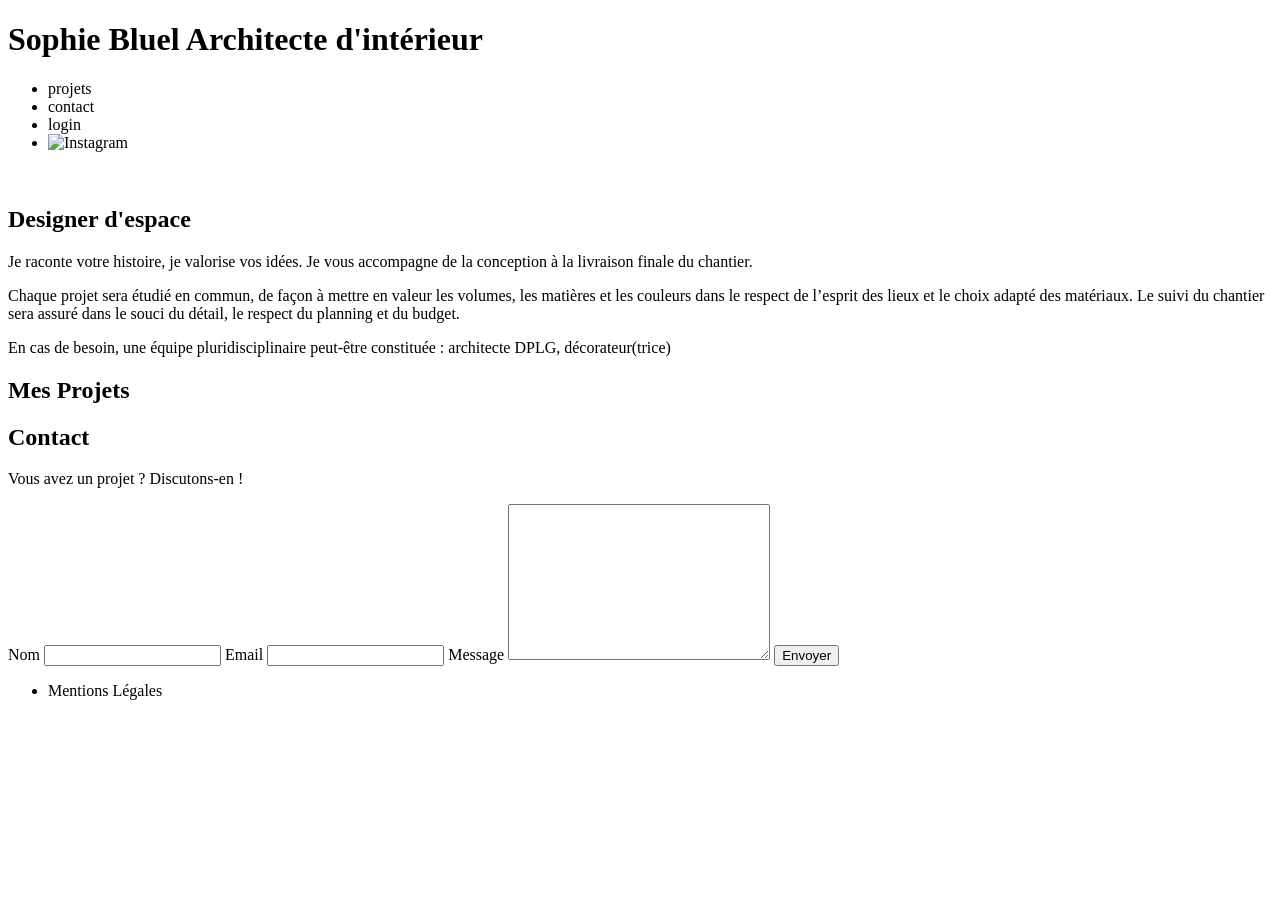
==== FrontEnd/index.html @ a7c42e77 "2-Replaced hard-coded HTML gallery with dynamic one in works.js" ====
<!DOCTYPE html>
<html lang="fr">
<head>
	<meta charset="UTF-8">
	<title>Sophie Bluel - Architecte d'intérieur</title>
	<meta name="viewport" content="width=device-width, initial-scale=1.0">
	<link rel="preconnect" href="https://fonts.googleapis.com">
	<link rel="preconnect" href="https://fonts.gstatic.com" crossorigin>
	<link href="https://fonts.googleapis.com/css2?family=Syne:wght@700;800&family=Work+Sans&display=swap" rel="stylesheet">
	<meta name="description" content="">
	<link rel="stylesheet" href="./assets/style.css">
	<script type="module" src="../Backend/works.js"></script>
</head>
<body>
<header>
	<h1>Sophie Bluel <span>Architecte d'intérieur</span></h1>
	<nav>
		<ul>
			<li>projets</li>
			<li>contact</li>
			<li>login</li>
			<li><img src="./assets/icons/instagram.png" alt="Instagram"></li>
		</ul>
	</nav>
</header>
<main>
	<section id="introduction">
		<figure>
			<img src="./assets/images/sophie-bluel.png" alt="">
		</figure>
		<article>
			<h2>Designer d'espace</h2>
			<p>Je raconte votre histoire, je valorise vos idées. Je vous accompagne de la conception à la livraison finale du chantier.</p>
			<p>Chaque projet sera étudié en commun, de façon à mettre en valeur les volumes, les matières et les couleurs dans le respect de l’esprit des lieux et le choix adapté des matériaux. Le suivi du chantier sera assuré dans le souci du détail, le respect du planning et du budget.</p>
			<p>En cas de besoin, une équipe pluridisciplinaire peut-être constituée : architecte DPLG, décorateur(trice)</p>
		</article>
	</section>
	<section id="portfolio">
		<h2>Mes Projets</h2>
		<div class="gallery">
		</div>
	</section>
	<section id="contact">
		<h2>Contact</h2>
		<p>Vous avez un projet ? Discutons-en !</p>
		<form action="#" method="post">
			<label for="name">Nom</label>
			<input type="text" name="name" id="name">
			<label for="email">Email</label>
			<input type="email" name="email" id="email">
			<label for="message">Message</label>
			<textarea name="message" id="message" cols="30" rows="10"></textarea>
			<input type="submit" value="Envoyer">
		</form>
	</section>
</main>

<footer>
	<nav>
		<ul>
			<li>Mentions Légales</li>
		</ul>
	</nav>
</footer>
</body>
</html>
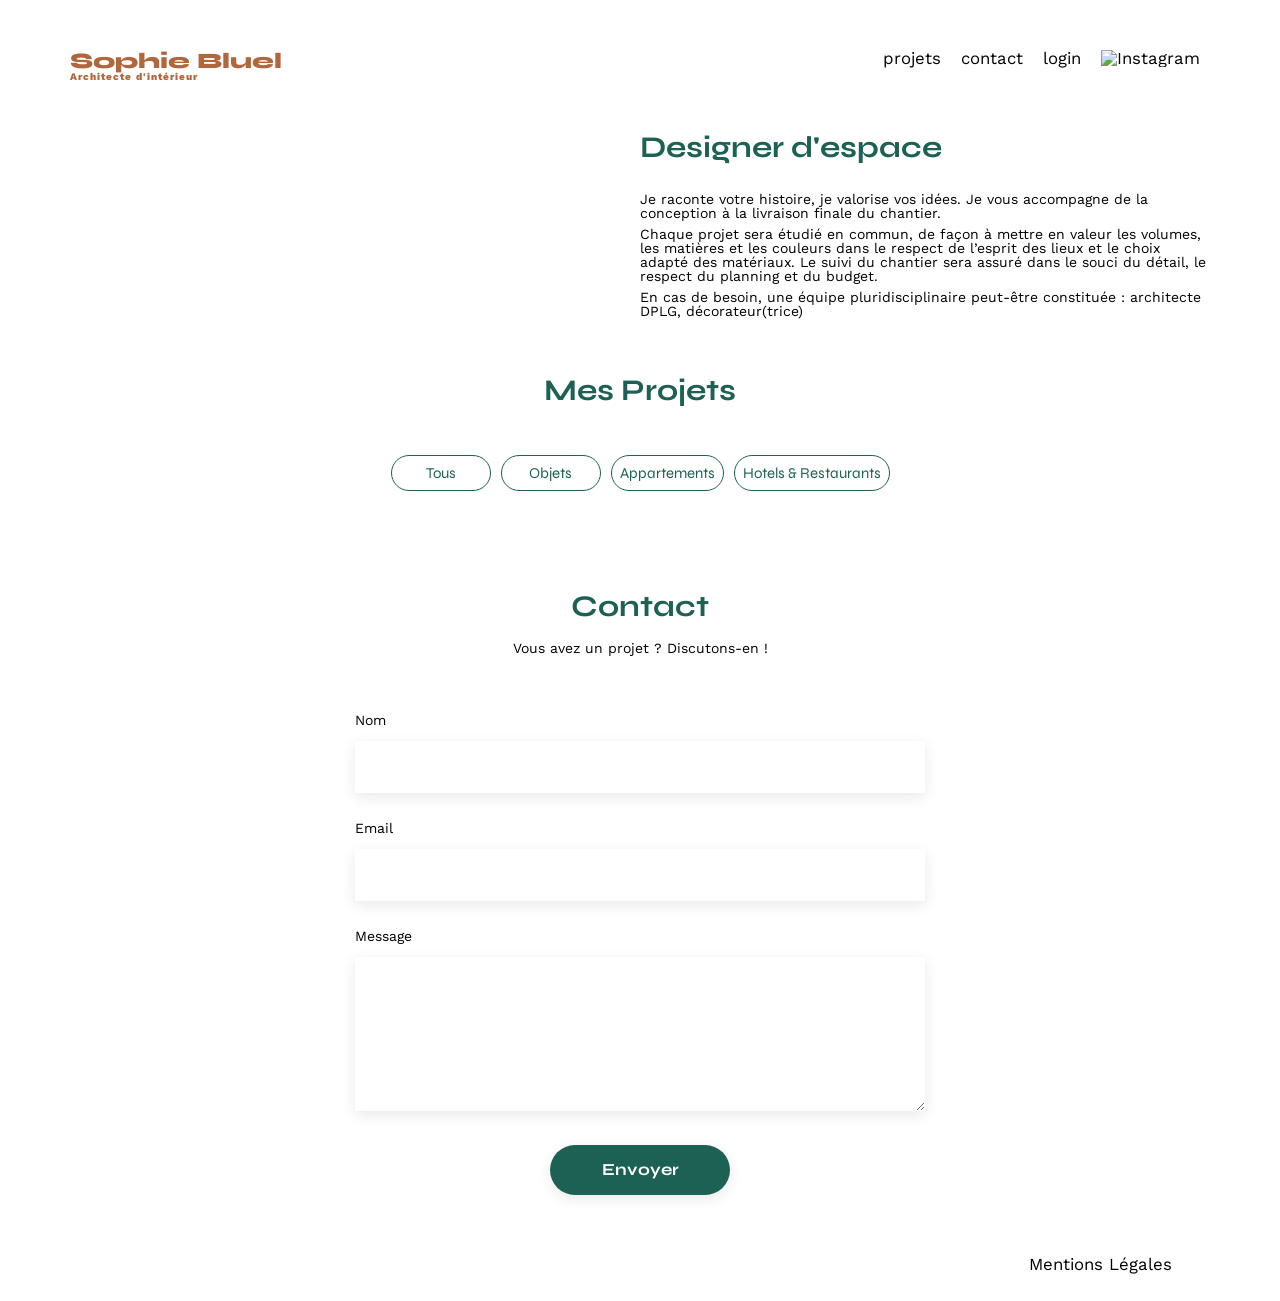
==== commit 51632fe3: "2a-Implemented filter buttons (display works by kind dynamically)" ====
--- a/FrontEnd/index.html
+++ b/FrontEnd/index.html
@@ -37,6 +37,12 @@
 	</section>
 	<section id="portfolio">
 		<h2>Mes Projets</h2>
+		<section class="filtres">
+			<button class="filter-btn">Tous</button>
+			<button class="filter-btn" id="1">Objets</button>
+			<button class="filter-btn" id="2">Appartements</button>
+			<button class="filter-btn" id="3">Hotels & Restaurants</button>
+		</section>
 		<div class="gallery">
 		</div>
 	</section>
--- a/FrontEnd/assets/style.css
+++ b/FrontEnd/assets/style.css
@@ -0,0 +1,212 @@
+/* http://meyerweb.com/eric/tools/css/reset/
+   v2.0 | 20110126
+   License: none (public domain)
+*/
+
+html, body, div, span, applet, object, iframe,
+h1, h2, h3, h4, h5, h6, p, blockquote, pre,
+a, abbr, acronym, address, big, cite, code,
+del, dfn, em, img, ins, kbd, q, s, samp,
+small, strike, strong, sub, sup, tt, var,
+b, u, i, center,
+dl, dt, dd, ol, ul, li,
+fieldset, form, label, legend,
+table, caption, tbody, tfoot, thead, tr, th, td,
+article, aside, canvas, details, embed,
+figure, figcaption, footer, header, hgroup,
+menu, nav, output, ruby, section, summary,
+time, mark, audio, video {
+	margin: 0;
+	padding: 0;
+	border: 0;
+	font-size: 100%;
+	font: inherit;
+	vertical-align: baseline;
+}
+/* HTML5 display-role reset for older browsers */
+article, aside, details, figcaption, figure,
+footer, header, hgroup, menu, nav, section {
+	display: block;
+}
+body {
+	line-height: 1;
+}
+ol, ul {
+	list-style: none;
+}
+blockquote, q {
+	quotes: none;
+}
+blockquote:before, blockquote:after,
+q:before, q:after {
+	content: '';
+	content: none;
+}
+table {
+	border-collapse: collapse;
+	border-spacing: 0;
+}
+/** end reset css**/
+body {
+	max-width: 1140px;
+	margin:auto;
+	font-family: 'Work Sans' ;
+	font-size: 14px;
+}
+header {
+	display: flex;
+	justify-content: space-between;
+	margin: 50px 0
+}
+section {
+	margin: 50px 0
+}
+
+h1{
+	display: flex;
+	flex-direction: column;
+	font-family: 'Syne';
+	font-size: 22px;
+	font-weight: 800;
+	color: #B1663C
+}
+
+h1 > span {
+	font-family: 'Work Sans';
+	font-size:10px;
+	letter-spacing: 0.1em;
+;
+}
+
+h2{
+	font-family: 'Syne';
+	font-weight: 700;
+	font-size: 30px;
+	color: #1D6154
+}
+nav ul {
+	display: flex;
+	align-items: center;
+	list-style-type: none;
+
+}
+nav li {
+	padding: 0 10px;
+	font-size: 1.2em;
+}
+
+li:hover {
+	color: #B1663C;
+}
+#introduction {
+	display: flex;
+	align-items: center;
+}
+#introduction figure {
+	flex: 1
+}
+#introduction img {
+	display: block;
+	margin: auto;
+	width: 80%;
+}
+
+#introduction article {
+	flex: 1
+}
+#introduction h2 {
+	margin-bottom: 1em;
+}
+
+#introduction p {
+	margin-bottom: 0.5em;
+}
+#portfolio h2 {
+	text-align: center;
+	margin-bottom: 1em;
+}
+
+#portfolio section.filtres{
+	display: flex;
+	gap: 10px;
+	justify-content: center;
+}
+
+#portfolio section.filtres button{
+	min-width: 100px;
+    padding: 8px;
+    border-radius: 25px;
+    border: 1px solid #1D6154;
+    background-color: white;
+	font-family: 'Syne';
+	color: #1D6154;
+    font-size: 15px;
+}
+
+#portfolio section.filtres button:hover,
+#portfolio section.filtres button:focus{
+	background-color: #1D6154;
+	color: white;
+}
+
+.gallery {
+	width: 100%;
+	display: grid;
+	grid-template-columns: 1fr 1fr 1fr;
+	grid-column-gap: 20px;
+	grid-row-gap: 20px;
+}
+
+.gallery img {
+	width: 100%;
+
+}
+#contact {
+	width: 50%;
+margin: auto;
+}
+#contact > * {
+	text-align: center;
+
+}
+#contact h2{
+	margin-bottom: 20px;
+}
+#contact form {
+	text-align: left;
+	margin-top:30px;
+	display: flex;
+	flex-direction: column;
+}
+
+#contact input {
+	height: 50px;
+	font-size: 1.2em;
+	border: none;
+	box-shadow: 0px 4px 14px rgba(0, 0, 0, 0.09);
+}
+#contact label {
+	margin: 2em 0 1em 0;
+}
+#contact textarea {
+	border: none;
+	box-shadow: 0px 4px 14px rgba(0, 0, 0, 0.09);
+}
+
+input[type="submit"]{
+	font-family: 'Syne';
+	font-weight: 700;
+	color: white;
+	background-color: #1D6154;
+	margin : 2em auto ;
+	width: 180px;
+	text-align: center;
+	border-radius: 60px ;
+}
+
+footer nav ul {
+	display: flex;
+	justify-content: flex-end;
+	margin: 2em
+}
+
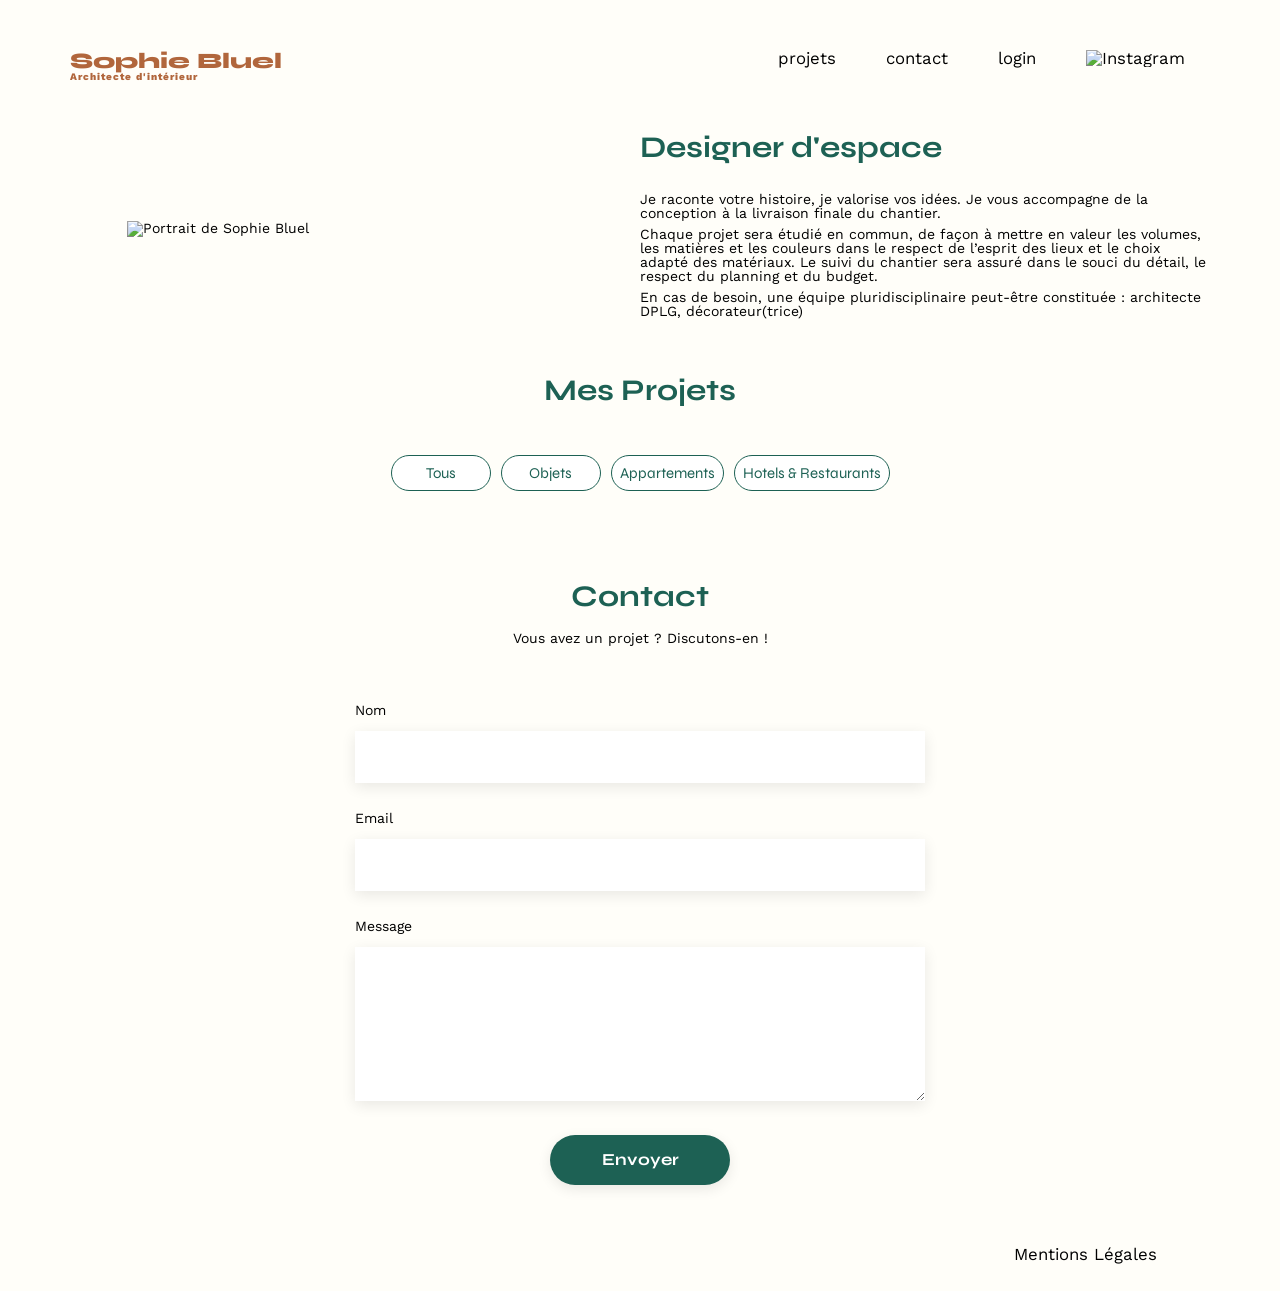
==== commit 7b004d98: "3-Integrated HTML/CSS login page, Fixed redundant img alts, Added wght@100..900 in font import, Misc" ====
--- a/FrontEnd/index.html
+++ b/FrontEnd/index.html
@@ -1,72 +1,71 @@
 <!DOCTYPE html>
 <html lang="fr">
-<head>
-	<meta charset="UTF-8">
-	<title>Sophie Bluel - Architecte d'intérieur</title>
-	<meta name="viewport" content="width=device-width, initial-scale=1.0">
-	<link rel="preconnect" href="https://fonts.googleapis.com">
-	<link rel="preconnect" href="https://fonts.gstatic.com" crossorigin>
-	<link href="https://fonts.googleapis.com/css2?family=Syne:wght@700;800&family=Work+Sans&display=swap" rel="stylesheet">
-	<meta name="description" content="">
-	<link rel="stylesheet" href="./assets/style.css">
-	<script type="module" src="../Backend/works.js"></script>
-</head>
-<body>
-<header>
-	<h1>Sophie Bluel <span>Architecte d'intérieur</span></h1>
-	<nav>
-		<ul>
-			<li>projets</li>
-			<li>contact</li>
-			<li>login</li>
-			<li><img src="./assets/icons/instagram.png" alt="Instagram"></li>
-		</ul>
-	</nav>
-</header>
-<main>
-	<section id="introduction">
-		<figure>
-			<img src="./assets/images/sophie-bluel.png" alt="">
-		</figure>
-		<article>
-			<h2>Designer d'espace</h2>
-			<p>Je raconte votre histoire, je valorise vos idées. Je vous accompagne de la conception à la livraison finale du chantier.</p>
-			<p>Chaque projet sera étudié en commun, de façon à mettre en valeur les volumes, les matières et les couleurs dans le respect de l’esprit des lieux et le choix adapté des matériaux. Le suivi du chantier sera assuré dans le souci du détail, le respect du planning et du budget.</p>
-			<p>En cas de besoin, une équipe pluridisciplinaire peut-être constituée : architecte DPLG, décorateur(trice)</p>
-		</article>
-	</section>
-	<section id="portfolio">
-		<h2>Mes Projets</h2>
-		<section class="filtres">
-			<button class="filter-btn">Tous</button>
-			<button class="filter-btn" id="1">Objets</button>
-			<button class="filter-btn" id="2">Appartements</button>
-			<button class="filter-btn" id="3">Hotels & Restaurants</button>
-		</section>
-		<div class="gallery">
-		</div>
-	</section>
-	<section id="contact">
-		<h2>Contact</h2>
-		<p>Vous avez un projet ? Discutons-en !</p>
-		<form action="#" method="post">
-			<label for="name">Nom</label>
-			<input type="text" name="name" id="name">
-			<label for="email">Email</label>
-			<input type="email" name="email" id="email">
-			<label for="message">Message</label>
-			<textarea name="message" id="message" cols="30" rows="10"></textarea>
-			<input type="submit" value="Envoyer">
-		</form>
-	</section>
-</main>
-
-<footer>
-	<nav>
-		<ul>
-			<li>Mentions Légales</li>
-		</ul>
-	</nav>
-</footer>
-</body>
+	<head>
+		<meta charset="UTF-8">
+		<title>Sophie Bluel - Architecte d'intérieur</title>
+		<meta name="viewport" content="width=device-width, initial-scale=1.0">
+		<link rel="preconnect" href="https://fonts.googleapis.com">
+		<link rel="preconnect" href="https://fonts.gstatic.com" crossorigin>
+		<link href="https://fonts.googleapis.com/css2?family=Syne:wght@700;800&family=Work+Sans:wght@100..900&display=swap" rel="stylesheet">
+		<meta name="description" content="">
+		<link rel="stylesheet" href="./assets/style.css">
+		<script type="module" src="../Backend/works.js"></script>
+	</head>
+	<body>
+		<header>
+			<a href="./index.html"><h1>Sophie Bluel <small>Architecte d'intérieur</small></h1></a>
+			<nav>
+				<ul>
+					<li><a href="#">projets</a></li>
+					<li><a href="#">contact</a></li>
+					<li><a href="./login.html">login</a></li>
+					<li><img src="./assets/icons/instagram.png" alt="Instagram"></li>
+				</ul>
+			</nav>
+		</header>
+		<main>
+			<div id="introduction">
+				<figure>
+					<img src="./assets/images/sophie-bluel.png" alt="Portrait de Sophie Bluel">
+				</figure>
+				<article>
+					<h2>Designer d'espace</h2>
+					<p>Je raconte votre histoire, je valorise vos idées. Je vous accompagne de la conception à la livraison finale du chantier.</p>
+					<p>Chaque projet sera étudié en commun, de façon à mettre en valeur les volumes, les matières et les couleurs dans le respect de l’esprit des lieux et le choix adapté des matériaux. Le suivi du chantier sera assuré dans le souci du détail, le respect du planning et du budget.</p>
+					<p>En cas de besoin, une équipe pluridisciplinaire peut-être constituée : architecte DPLG, décorateur(trice)</p>
+				</article>
+			</div>
+			<section id="portfolio">
+				<h2>Mes Projets</h2>
+				<div class="filtres">
+					<button class="filter-btn">Tous</button>
+					<button class="filter-btn" id="1">Objets</button>
+					<button class="filter-btn" id="2">Appartements</button>
+					<button class="filter-btn" id="3">Hotels & Restaurants</button>
+				</div>
+				<div class="gallery">
+				</div>
+			</section>
+			<section id="contact">
+				<h2>Contact</h2>
+				<p>Vous avez un projet ? Discutons-en !</p>
+				<form action="#" method="post">
+					<label for="name">Nom</label>
+					<input type="text" name="name" id="name">
+					<label for="email">Email</label>
+					<input type="email" name="email" id="email">
+					<label for="message">Message</label>
+					<textarea name="message" id="message" cols="30" rows="10"></textarea>
+					<input type="submit" value="Envoyer">
+				</form>
+			</section>
+		</main>
+		<footer>
+			<nav>
+				<ul>
+					<li>Mentions Légales</li>
+				</ul>
+			</nav>
+		</footer>
+	</body>
 </html>
--- a/FrontEnd/assets/style.css
+++ b/FrontEnd/assets/style.css
@@ -30,6 +30,7 @@
 }
 body {
 	line-height: 1;
+	background-color: #fffef9;
 }
 ol, ul {
 	list-style: none;
@@ -62,6 +63,10 @@
 	margin: 50px 0
 }
 
+header > a{
+	text-decoration-line: none;
+}
+
 h1{
 	display: flex;
 	flex-direction: column;
@@ -71,7 +76,7 @@
 	color: #B1663C
 }
 
-h1 > span {
+h1 > small {
 	font-family: 'Work Sans';
 	font-size:10px;
 	letter-spacing: 0.1em;
@@ -91,13 +96,31 @@
 
 }
 nav li {
-	padding: 0 10px;
+	padding: 0 25px;
 	font-size: 1.2em;
+}
+
+nav img{
+	width: 20px;
 }
 
 li:hover {
 	color: #B1663C;
 }
+
+nav a{
+	color: inherit;
+	text-decoration-line: none;
+}
+
+nav a.activePage{
+	font-weight: 550;
+}
+
+main[class="login"]{
+	margin: 150px 0 350px 0;
+}
+
 #introduction {
 	display: flex;
 	align-items: center;
@@ -126,16 +149,17 @@
 	margin-bottom: 1em;
 }
 
-#portfolio section.filtres{
-	display: flex;
+#portfolio div.filtres{
+	display: flex;
+	margin: 50px 0 40px 0;
 	gap: 10px;
 	justify-content: center;
 }
 
-#portfolio section.filtres button{
+#portfolio div.filtres button{
 	min-width: 100px;
     padding: 8px;
-    border-radius: 25px;
+    border-radius: 60px;
     border: 1px solid #1D6154;
     background-color: white;
 	font-family: 'Syne';
@@ -143,8 +167,8 @@
     font-size: 15px;
 }
 
-#portfolio section.filtres button:hover,
-#portfolio section.filtres button:focus{
+#portfolio div.filtres button:hover,
+#portfolio div.filtres button:focus{
 	background-color: #1D6154;
 	color: white;
 }
@@ -165,32 +189,53 @@
 	width: 50%;
 margin: auto;
 }
-#contact > * {
+#contact > *,
+#login > *{
 	text-align: center;
-
-}
-#contact h2{
+}
+#contact h2,
+#login h2{
 	margin-bottom: 20px;
 }
-#contact form {
+#contact form,
+#login form{
 	text-align: left;
 	margin-top:30px;
 	display: flex;
 	flex-direction: column;
 }
 
-#contact input {
+#contact input,
+#login input{
 	height: 50px;
 	font-size: 1.2em;
 	border: none;
 	box-shadow: 0px 4px 14px rgba(0, 0, 0, 0.09);
 }
-#contact label {
+#contact label,
+#login label{
 	margin: 2em 0 1em 0;
 }
 #contact textarea {
 	border: none;
 	box-shadow: 0px 4px 14px rgba(0, 0, 0, 0.09);
+}
+#login{
+	width: 35%;
+	margin: auto;
+}
+
+#login input[type="email"],
+#login input[type="password"]{
+	padding-left: 10px;
+}
+
+#forgot_password{
+	text-decoration-line: underline;
+	color: inherit;
+}
+#forgot_password:hover{
+	color: #B1663C
 }
 
 input[type="submit"]{
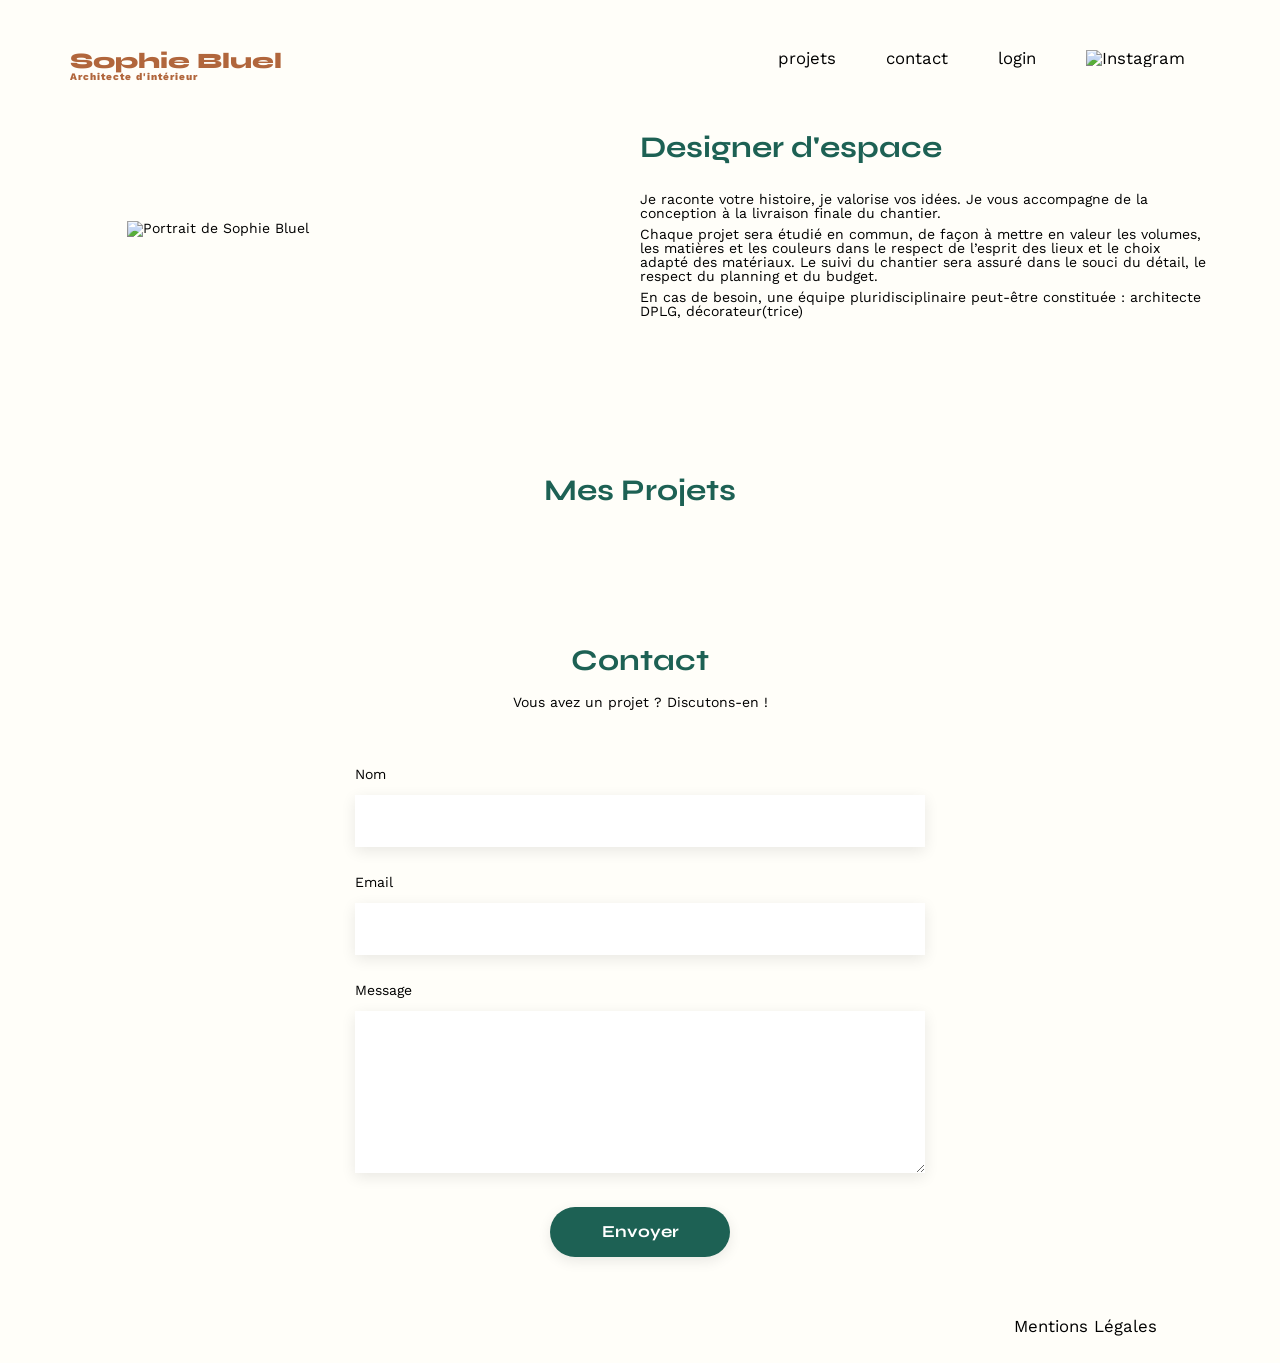
==== commit df5582dd: "4-Implemented JS login page, Refactoring: Filter buttons function (works.js), Added favicon" ====
--- a/FrontEnd/index.html
+++ b/FrontEnd/index.html
@@ -4,21 +4,24 @@
 		<meta charset="UTF-8">
 		<title>Sophie Bluel - Architecte d'intérieur</title>
 		<meta name="viewport" content="width=device-width, initial-scale=1.0">
+		<link rel="icon" type="image/x-icon" href="./assets/icons/favicon.ico">
 		<link rel="preconnect" href="https://fonts.googleapis.com">
 		<link rel="preconnect" href="https://fonts.gstatic.com" crossorigin>
 		<link href="https://fonts.googleapis.com/css2?family=Syne:wght@700;800&family=Work+Sans:wght@100..900&display=swap" rel="stylesheet">
 		<meta name="description" content="">
+		<script src="https://kit.fontawesome.com/0197c63030.js" crossorigin="anonymous"></script>
+		<script type="module" src="../Backend/works.js"></script>
+		<script type="module" src="../Backend/admin.js"></script>
 		<link rel="stylesheet" href="./assets/style.css">
-		<script type="module" src="../Backend/works.js"></script>
 	</head>
 	<body>
 		<header>
 			<a href="./index.html"><h1>Sophie Bluel <small>Architecte d'intérieur</small></h1></a>
 			<nav>
 				<ul>
-					<li><a href="#">projets</a></li>
-					<li><a href="#">contact</a></li>
-					<li><a href="./login.html">login</a></li>
+					<li>projets</li>
+					<li>contact</li>
+					<li><a id="loginBtn" href="./login.html">login</a></li>
 					<li><img src="./assets/icons/instagram.png" alt="Instagram"></li>
 				</ul>
 			</nav>
@@ -36,13 +39,11 @@
 				</article>
 			</div>
 			<section id="portfolio">
-				<h2>Mes Projets</h2>
-				<div class="filtres">
-					<button class="filter-btn">Tous</button>
-					<button class="filter-btn" id="1">Objets</button>
-					<button class="filter-btn" id="2">Appartements</button>
-					<button class="filter-btn" id="3">Hotels & Restaurants</button>
+				<div class="portfolioTitle">
+					<h2>Mes Projets</h2>
 				</div>
+				<form class="filtres" action="#" method="post">
+				</form>
 				<div class="gallery">
 				</div>
 			</section>
--- a/FrontEnd/assets/style.css
+++ b/FrontEnd/assets/style.css
@@ -48,6 +48,29 @@
 	border-spacing: 0;
 }
 /** end reset css**/
+form.filtres label{
+	display: none;
+}
+
+.htmlLogin{
+	height: 100vh;
+	display: flex;
+	justify-content: center;
+}
+.bodyLogin{
+	width: 100%;
+	height: 100%;
+	display: flex;
+	flex-direction: column;
+	justify-content: space-between;
+}
+.headerLogin{
+	margin-bottom: 0;
+}
+.mainLogin{
+	padding: 100px 0;
+}
+
 body {
 	max-width: 1140px;
 	margin:auto;
@@ -104,21 +127,17 @@
 	width: 20px;
 }
 
-li:hover {
-	color: #B1663C;
-}
-
 nav a{
 	color: inherit;
 	text-decoration-line: none;
 }
-
-nav a.activePage{
+a:hover{
+	color: #B1663C;
+	cursor: pointer;
+}
+
+.activePage{
 	font-weight: 550;
-}
-
-main[class="login"]{
-	margin: 150px 0 350px 0;
 }
 
 #introduction {
@@ -144,33 +163,45 @@
 #introduction p {
 	margin-bottom: 0.5em;
 }
-#portfolio h2 {
-	text-align: center;
-	margin-bottom: 1em;
-}
-
-#portfolio div.filtres{
+
+#portfolio {
+	margin-top: 150px;
+}
+#portfolio .portfolioTitle{
+	display: flex;
+	justify-content: center;
+	align-items: center;
+}
+#portfolio .portfolioTitle button{
+	cursor: pointer;
+	border: none;
+	background-color: transparent;
+	margin-left: 2em;
+}
+#portfolio .portfolioTitle button:hover{
+	color: #B1663C;
+}
+#portfolio .filtres{
 	display: flex;
 	margin: 50px 0 40px 0;
 	gap: 10px;
 	justify-content: center;
 }
-
-#portfolio div.filtres button{
+#portfolio .filtres input{
+	cursor: pointer;
 	min-width: 100px;
-    padding: 8px;
+    padding: 10px;
     border-radius: 60px;
     border: 1px solid #1D6154;
-    background-color: white;
+	color: #1D6154;
+    background-color: transparent;
 	font-family: 'Syne';
-	color: #1D6154;
     font-size: 15px;
 }
-
-#portfolio div.filtres button:hover,
-#portfolio div.filtres button:focus{
+#portfolio .filtres input:hover,
+#portfolio .filtres input:focus{
 	background-color: #1D6154;
-	color: white;
+	color: #fffef9;
 }
 
 .gallery {
@@ -183,8 +214,23 @@
 
 .gallery img {
 	width: 100%;
-
-}
+}
+
+.login-success{
+	background-color: #62b35c;
+}
+.login-failure{
+	background-color: #e17676;
+}
+
+#login-message{
+	color: #fffef9;
+	display: flex;
+	justify-content: center;
+	align-items: center;
+	height: 30px;
+}
+
 #contact {
 	width: 50%;
 margin: auto;
@@ -197,12 +243,17 @@
 #login h2{
 	margin-bottom: 20px;
 }
+
 #contact form,
 #login form{
 	text-align: left;
 	margin-top:30px;
 	display: flex;
 	flex-direction: column;
+}
+
+#login form{
+	margin-top: 0;
 }
 
 #contact input,
@@ -225,16 +276,23 @@
 	margin: auto;
 }
 
+#contact input[type="text"],
+#contact input[type="email"],
+#contact #message,
 #login input[type="email"],
 #login input[type="password"]{
 	padding-left: 10px;
 }
 
-#forgot_password{
+#contact #message{
+	padding-top: 10px;
+}
+
+#forgot-password{
 	text-decoration-line: underline;
 	color: inherit;
 }
-#forgot_password:hover{
+#forgot-password:hover{
 	color: #B1663C
 }
 
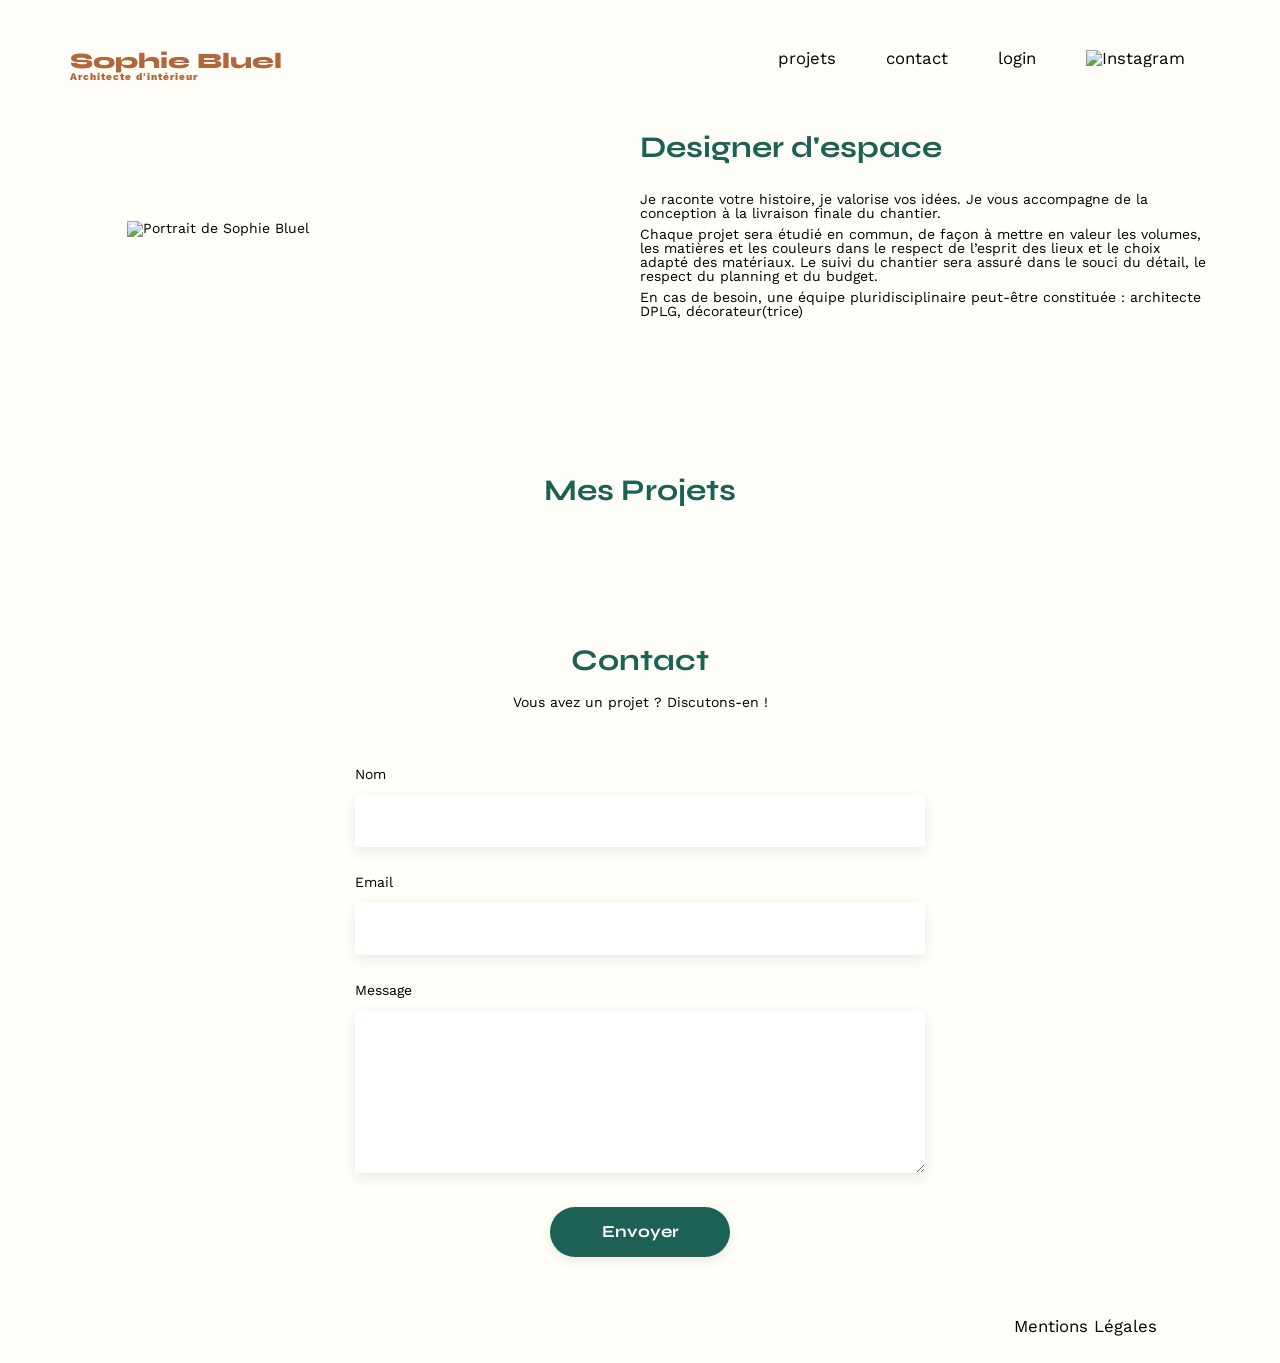
==== commit 4953835a: "5-Integrated and implemented modals (HTML/CSS/JS), Moved login.js + works.js from /Backend to /Front" ====
--- a/FrontEnd/index.html
+++ b/FrontEnd/index.html
@@ -10,8 +10,8 @@
 		<link href="https://fonts.googleapis.com/css2?family=Syne:wght@700;800&family=Work+Sans:wght@100..900&display=swap" rel="stylesheet">
 		<meta name="description" content="">
 		<script src="https://kit.fontawesome.com/0197c63030.js" crossorigin="anonymous"></script>
-		<script type="module" src="../Backend/works.js"></script>
-		<script type="module" src="../Backend/admin.js"></script>
+		<script type="module" src="./works.js"></script>
+		<script type="module" src="./admin.js"></script>
 		<link rel="stylesheet" href="./assets/style.css">
 	</head>
 	<body>
@@ -40,12 +40,16 @@
 			</div>
 			<section id="portfolio">
 				<div class="portfolioTitle">
-					<h2>Mes Projets</h2>
+					<h2 id="portfolioTitle">Mes Projets</h2>
 				</div>
 				<form class="filtres" action="#" method="post">
 				</form>
 				<div class="gallery">
 				</div>
+				<aside id="modal" class="modal" aria-hidden="true">
+					<div class="modalContent">
+					</div>
+				</aside>
 			</section>
 			<section id="contact">
 				<h2>Contact</h2>
--- a/FrontEnd/assets/style.css
+++ b/FrontEnd/assets/style.css
@@ -52,22 +52,22 @@
 	display: none;
 }
 
-.htmlLogin{
+.loginHtml{
 	height: 100vh;
 	display: flex;
 	justify-content: center;
 }
-.bodyLogin{
+.loginBody{
 	width: 100%;
 	height: 100%;
 	display: flex;
 	flex-direction: column;
 	justify-content: space-between;
 }
-.headerLogin{
+.loginHeader{
 	margin-bottom: 0;
 }
-.mainLogin{
+.loginMain{
 	padding: 100px 0;
 }
 
@@ -103,7 +103,6 @@
 	font-family: 'Work Sans';
 	font-size:10px;
 	letter-spacing: 0.1em;
-;
 }
 
 h2{
@@ -116,22 +115,20 @@
 	display: flex;
 	align-items: center;
 	list-style-type: none;
-
 }
 nav li {
 	padding: 0 25px;
 	font-size: 1.2em;
 }
-
 nav img{
 	width: 20px;
 }
-
 nav a{
 	color: inherit;
 	text-decoration-line: none;
 }
-a:hover{
+
+li:hover, a:hover, button:hover{
 	color: #B1663C;
 	cursor: pointer;
 }
@@ -167,19 +164,16 @@
 #portfolio {
 	margin-top: 150px;
 }
-#portfolio .portfolioTitle{
+.portfolioTitle{
 	display: flex;
 	justify-content: center;
 	align-items: center;
 }
-#portfolio .portfolioTitle button{
+#modalBtn {
 	cursor: pointer;
 	border: none;
 	background-color: transparent;
 	margin-left: 2em;
-}
-#portfolio .portfolioTitle button:hover{
-	color: #B1663C;
 }
 #portfolio .filtres{
 	display: flex;
@@ -187,7 +181,8 @@
 	gap: 10px;
 	justify-content: center;
 }
-#portfolio .filtres input{
+.filtres input,
+#validate {
 	cursor: pointer;
 	min-width: 100px;
     padding: 10px;
@@ -198,8 +193,8 @@
 	font-family: 'Syne';
     font-size: 15px;
 }
-#portfolio .filtres input:hover,
-#portfolio .filtres input:focus{
+.filtres input:hover,
+.filtres input:focus{
 	background-color: #1D6154;
 	color: #fffef9;
 }
@@ -211,19 +206,17 @@
 	grid-column-gap: 20px;
 	grid-row-gap: 20px;
 }
-
 .gallery img {
 	width: 100%;
 }
 
-.login-success{
+.login-success {
 	background-color: #62b35c;
 }
-.login-failure{
+.login-failure {
 	background-color: #e17676;
 }
-
-#login-message{
+#login-message {
 	color: #fffef9;
 	display: flex;
 	justify-content: center;
@@ -243,7 +236,6 @@
 #login h2{
 	margin-bottom: 20px;
 }
-
 #contact form,
 #login form{
 	text-align: left;
@@ -251,11 +243,9 @@
 	display: flex;
 	flex-direction: column;
 }
-
 #login form{
 	margin-top: 0;
 }
-
 #contact input,
 #login input{
 	height: 50px;
@@ -275,19 +265,18 @@
 	width: 35%;
 	margin: auto;
 }
-
 #contact input[type="text"],
 #contact input[type="email"],
 #contact #message,
 #login input[type="email"],
-#login input[type="password"]{
+#login input[type="password"],
+#titre,
+#categories {
 	padding-left: 10px;
 }
-
 #contact #message{
 	padding-top: 10px;
 }
-
 #forgot-password{
 	text-decoration-line: underline;
 	color: inherit;
@@ -296,15 +285,15 @@
 	color: #B1663C
 }
 
-input[type="submit"]{
+input[type="submit"] {
 	font-family: 'Syne';
 	font-weight: 700;
-	color: white;
+	color: #fffef9;
 	background-color: #1D6154;
 	margin : 2em auto ;
 	width: 180px;
 	text-align: center;
-	border-radius: 60px ;
+	border-radius: 60px;
 }
 
 footer nav ul {
@@ -313,3 +302,184 @@
 	margin: 2em
 }
 
+.modal {
+	display: none;
+	position: fixed;
+	z-index: 1;
+	left: 0;
+	top: 0;
+	width: 100%;
+	height: 100%;
+	overflow: auto;
+	background-color: rgb(0,0,0);
+	background-color: rgba(0,0,0,0.4);
+}
+.modalContent {
+	background-color: #fffef9;
+	border-radius: 10px;
+	margin: 15% auto;
+	padding: 20px;
+	width: 50%;
+	display: flex;
+	flex-direction: column;
+}
+.modalContent > * {
+	width: 100%;
+	display: flex;
+	align-items: center;
+	flex-direction: column;
+}
+.goBack {
+	border: none;
+	cursor: pointer;
+	align-self: flex-start;
+	background-color: transparent;
+	font-size: 1.5em;
+	height: 0;
+}
+#modalTitle {
+	font-family: inherit;
+	font-weight: 350;
+	font-size: 2em;
+	color: inherit;
+}
+.closeModal {
+	background-color: transparent;
+	align-self: flex-end;
+	font-weight: 300;
+	font-size: 25px;
+	color: inherit;
+	border: none;
+	padding: 0;
+}
+.galleryModal {
+	margin: 40px 0;
+	padding-bottom: 60px;
+	border-bottom: 2px solid #b3b3b3;
+	max-width: 100vh;
+	width: 70%;
+	gap: 25px;
+	display: flex;
+	flex-direction: column;
+}
+.workRow {
+	gap: 2.5%;
+	display: grid;
+	grid-template-columns: 18% 18% 18% 18% 18%;
+	width: 100%;
+}
+.workRow figure {
+	position: relative;
+	width: 100%;
+}
+.workRow img {
+	width: 100%;
+}
+.overlay {
+	position: absolute;
+	top: 6px;
+	right: 6px;
+
+}
+.overlay i {
+	cursor: pointer;
+	color: #fffef9;
+	background-color: black;
+	padding: 3px;
+}
+.galleryModal figcaption {
+	display: none;
+}
+#addPicture {
+	width: 50%;
+    padding: 10px;
+	cursor: pointer;
+	margin-bottom: 30px;
+    border-radius: 60px;
+    border: 1px solid #1D6154;
+	background-color: #1D6154;
+	font-family: 'Syne';
+    color: #fffef9;
+    font-size: 15px;
+}
+/* Add pics modal */ 
+#userInputs {
+	display: flex;
+	flex-direction: column;
+	align-items: center;
+	margin: 35px 0 10px;
+	max-width: 100vh;
+	width: 70%;
+}
+fieldset {
+	width: 100%;
+	display: flex;
+	margin-bottom: 40px;
+	padding-bottom: 50px;
+	flex-direction: column;
+	border-bottom: 2px solid #b3b3b3;
+}
+fieldset label {
+	margin-bottom: 1em;
+	margin-top: 1.5em;
+	font-weight: 500;
+	color: #6E6E6E;
+}
+.selectPic {
+	display: flex;
+	flex-direction: column;
+	background-color: #E8F1F6;
+	justify-content: center;
+	align-items: center;
+	margin-bottom: 5px;
+	max-width: 100vh;
+	height: 200px;
+	gap: 10px;
+}
+.selectPic i{
+	color: #B8C5CD;
+	font-size: 5em;
+}
+.customInput {
+	margin: 0;
+	width: 30%;
+	border: none;
+	padding: 15px;
+	cursor: pointer;
+	border-radius: 60px;
+	background-color: #CBD6DC;
+	text-align: center;
+	font-weight: 500;
+	color: #2F6685;
+}
+#addWork {
+	display: none;
+}
+.selectPic p {
+	font-size: 0.7em;
+	font-weight: 500;
+	color: #6D6E68;
+}
+.newImg {
+	height: 100%;
+}
+#titre,
+#categories {
+	border: none;
+	height: 50px;
+	background-color: #fffef9;
+	box-shadow: 0px 4px 14px rgba(0, 0, 0, 0.09);
+}
+#validate {
+	width: 70%;
+	margin: 0 0 20px;
+	background-color: #1D6154;
+	color: #fffef9;
+}
+#userInputs:invalid #validate{
+	pointer-events: none;
+	cursor: not-allowed;
+	border: 1px solid #A7A7A7;
+	background-color: #A7A7A7;
+}
+
